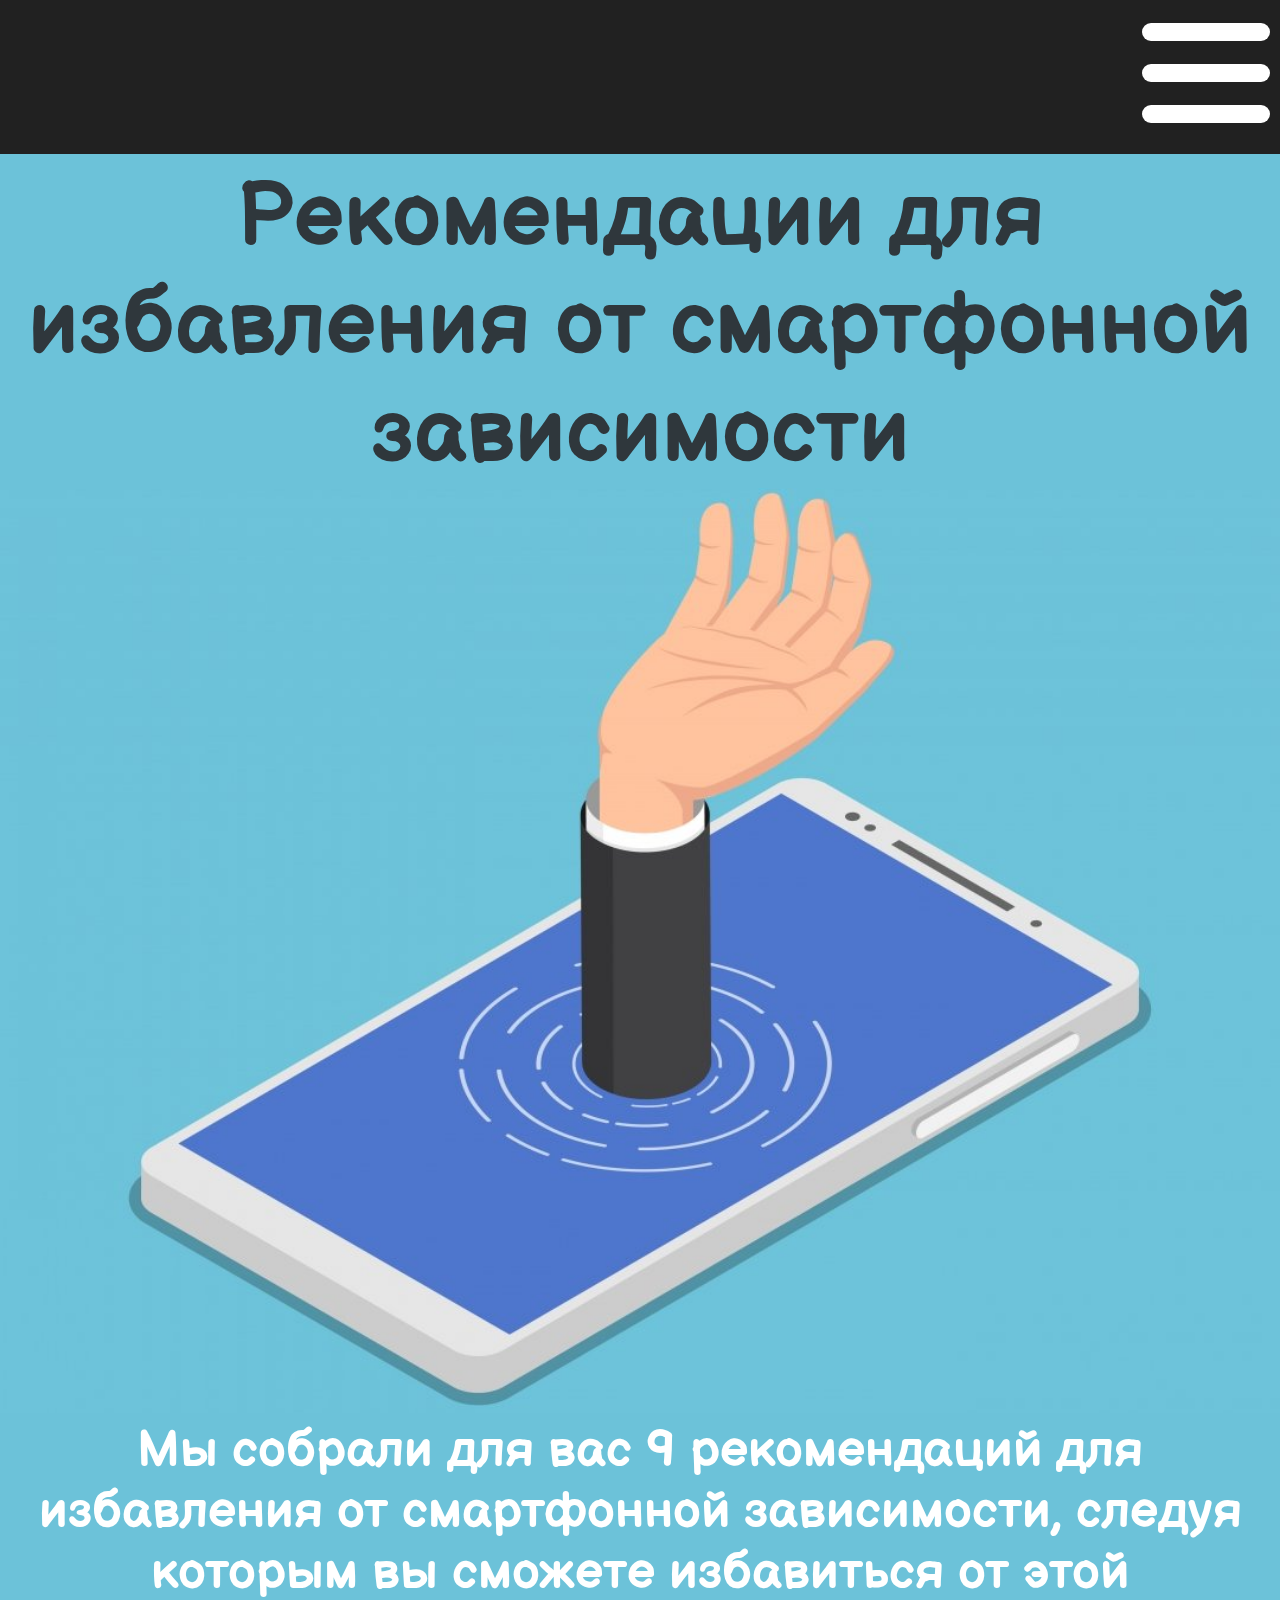
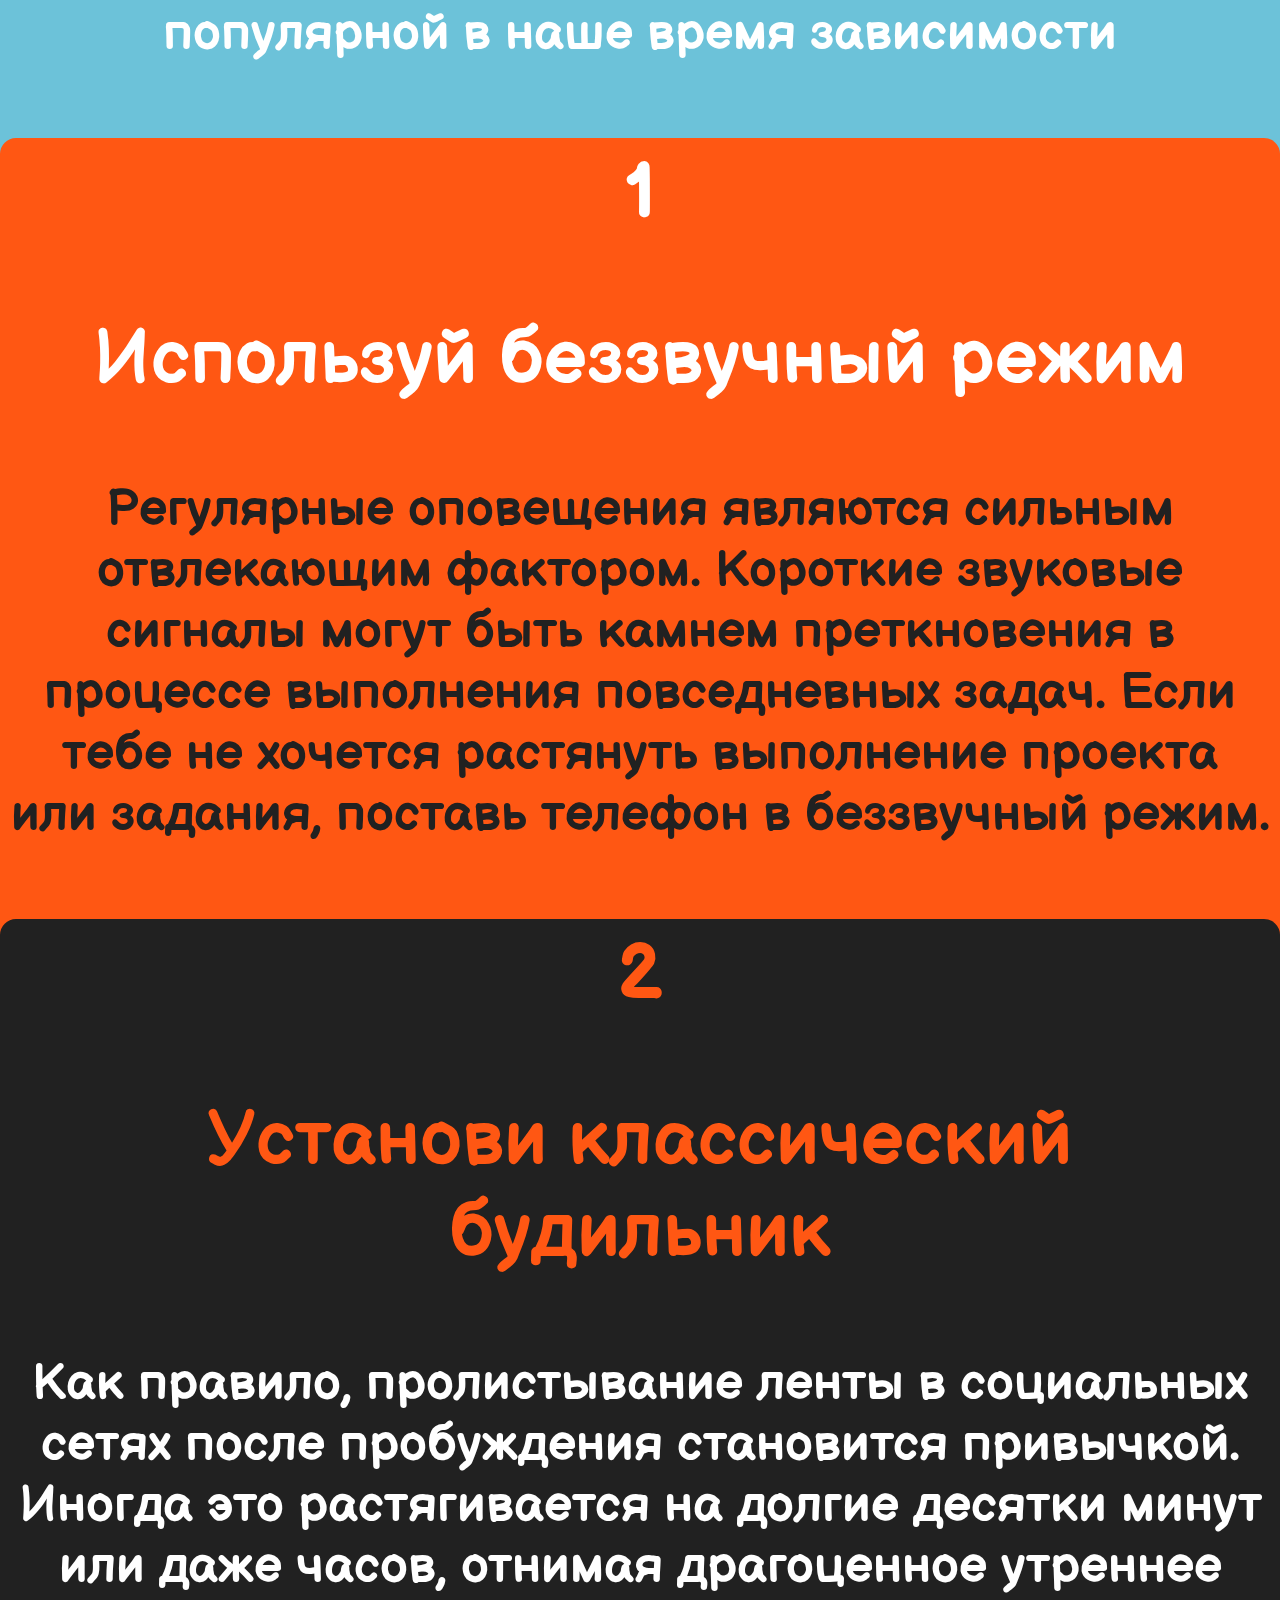
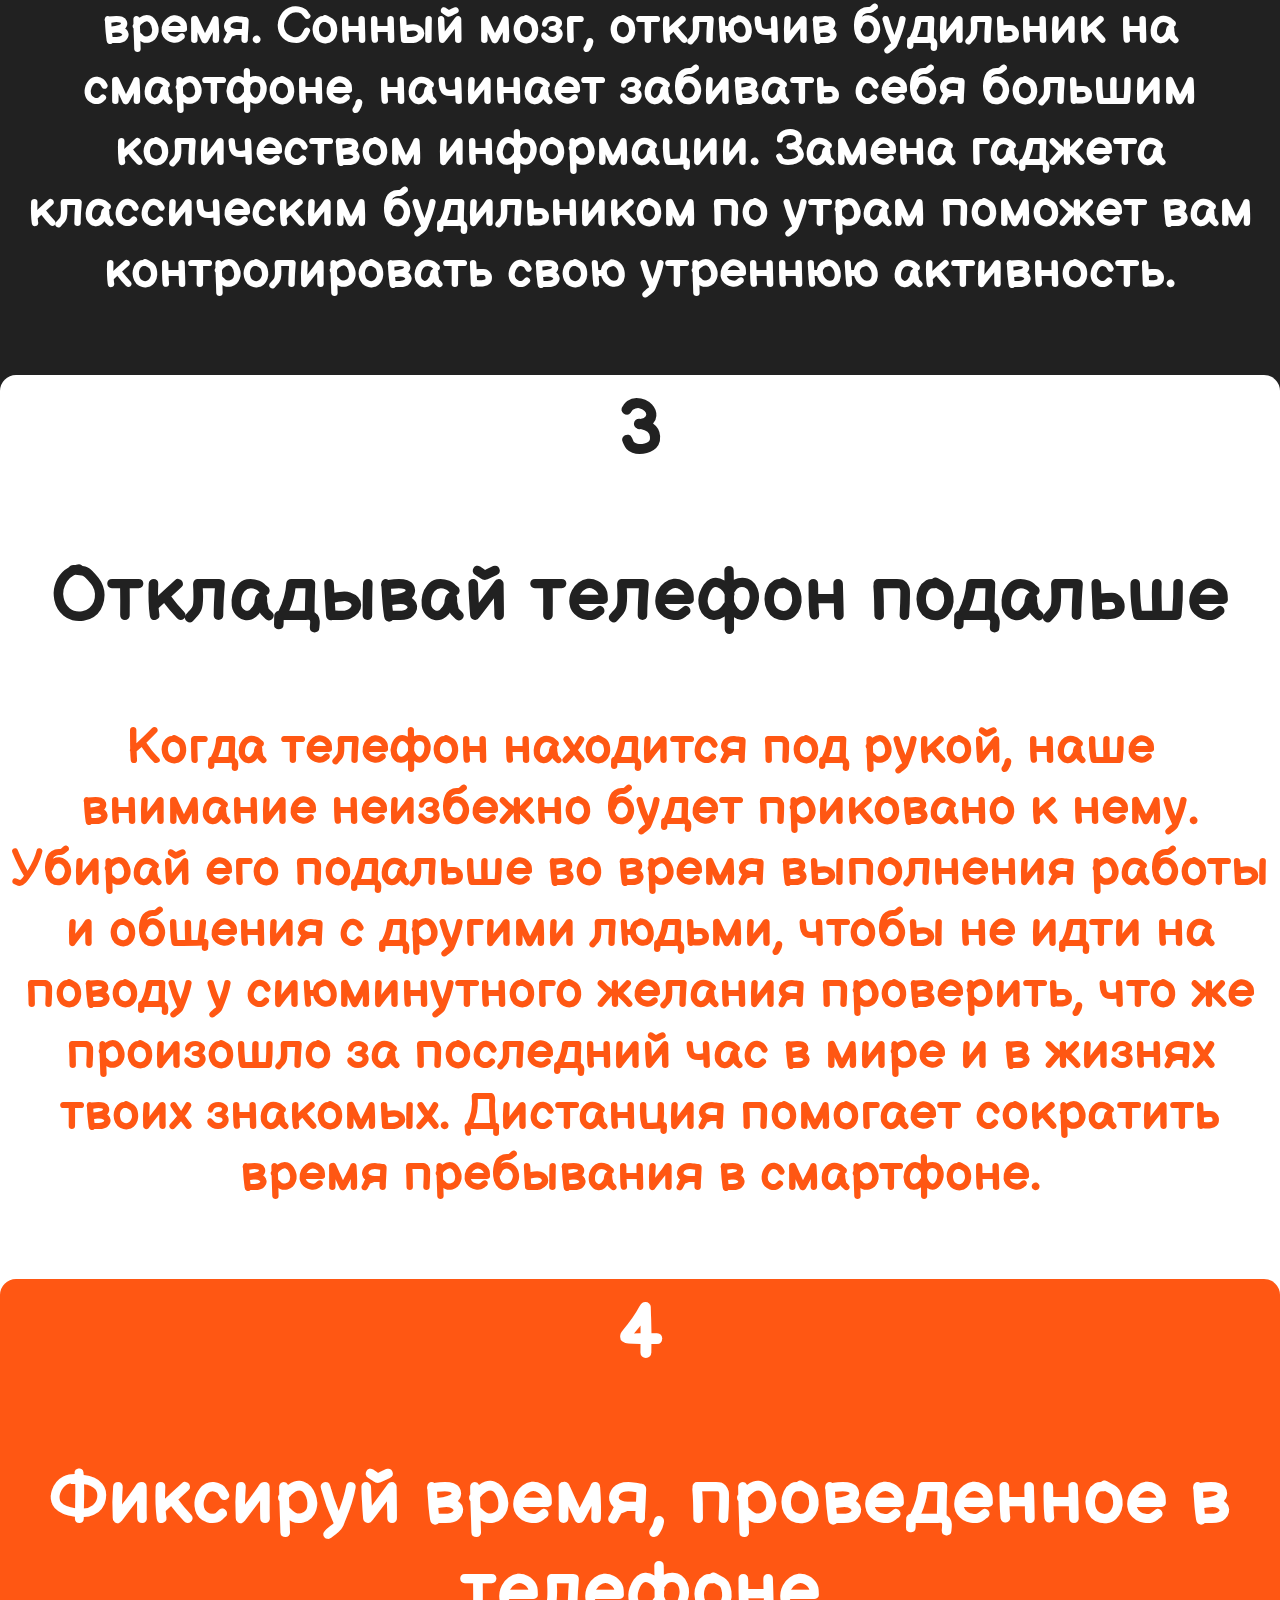
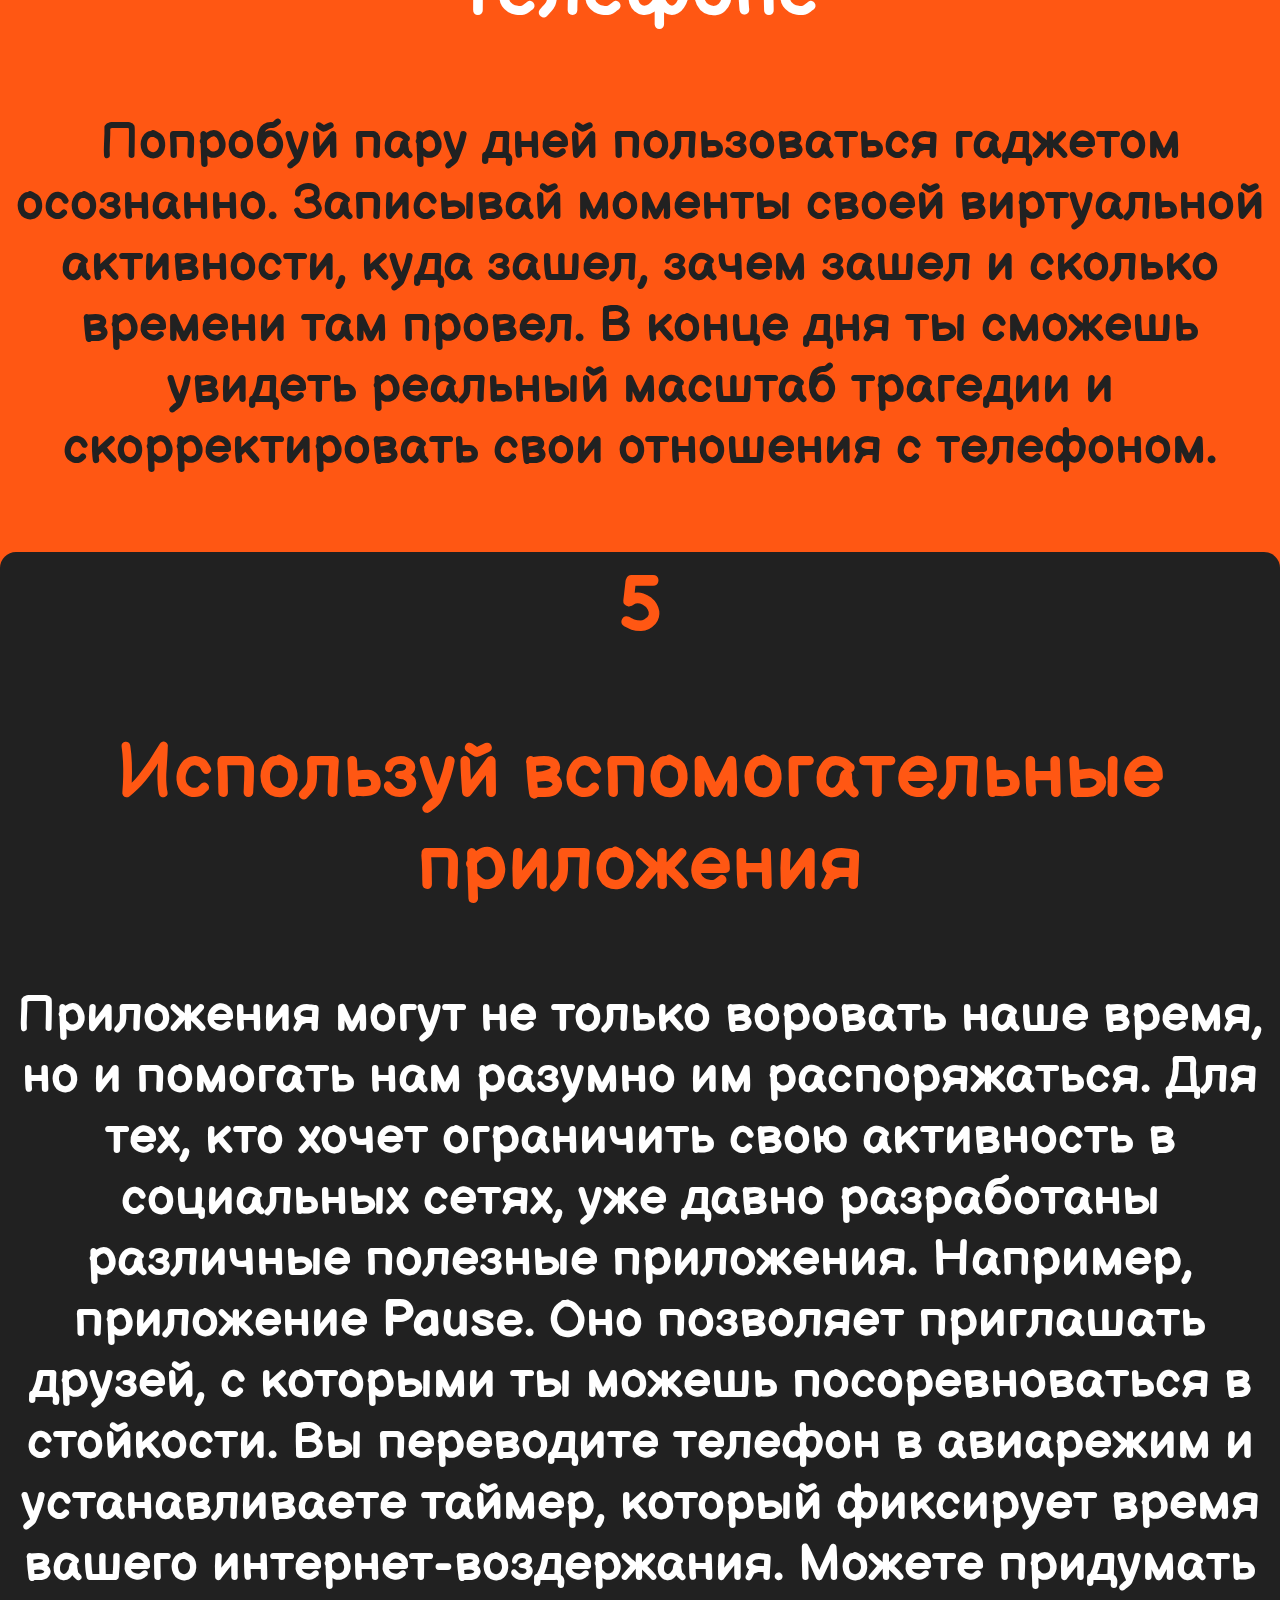
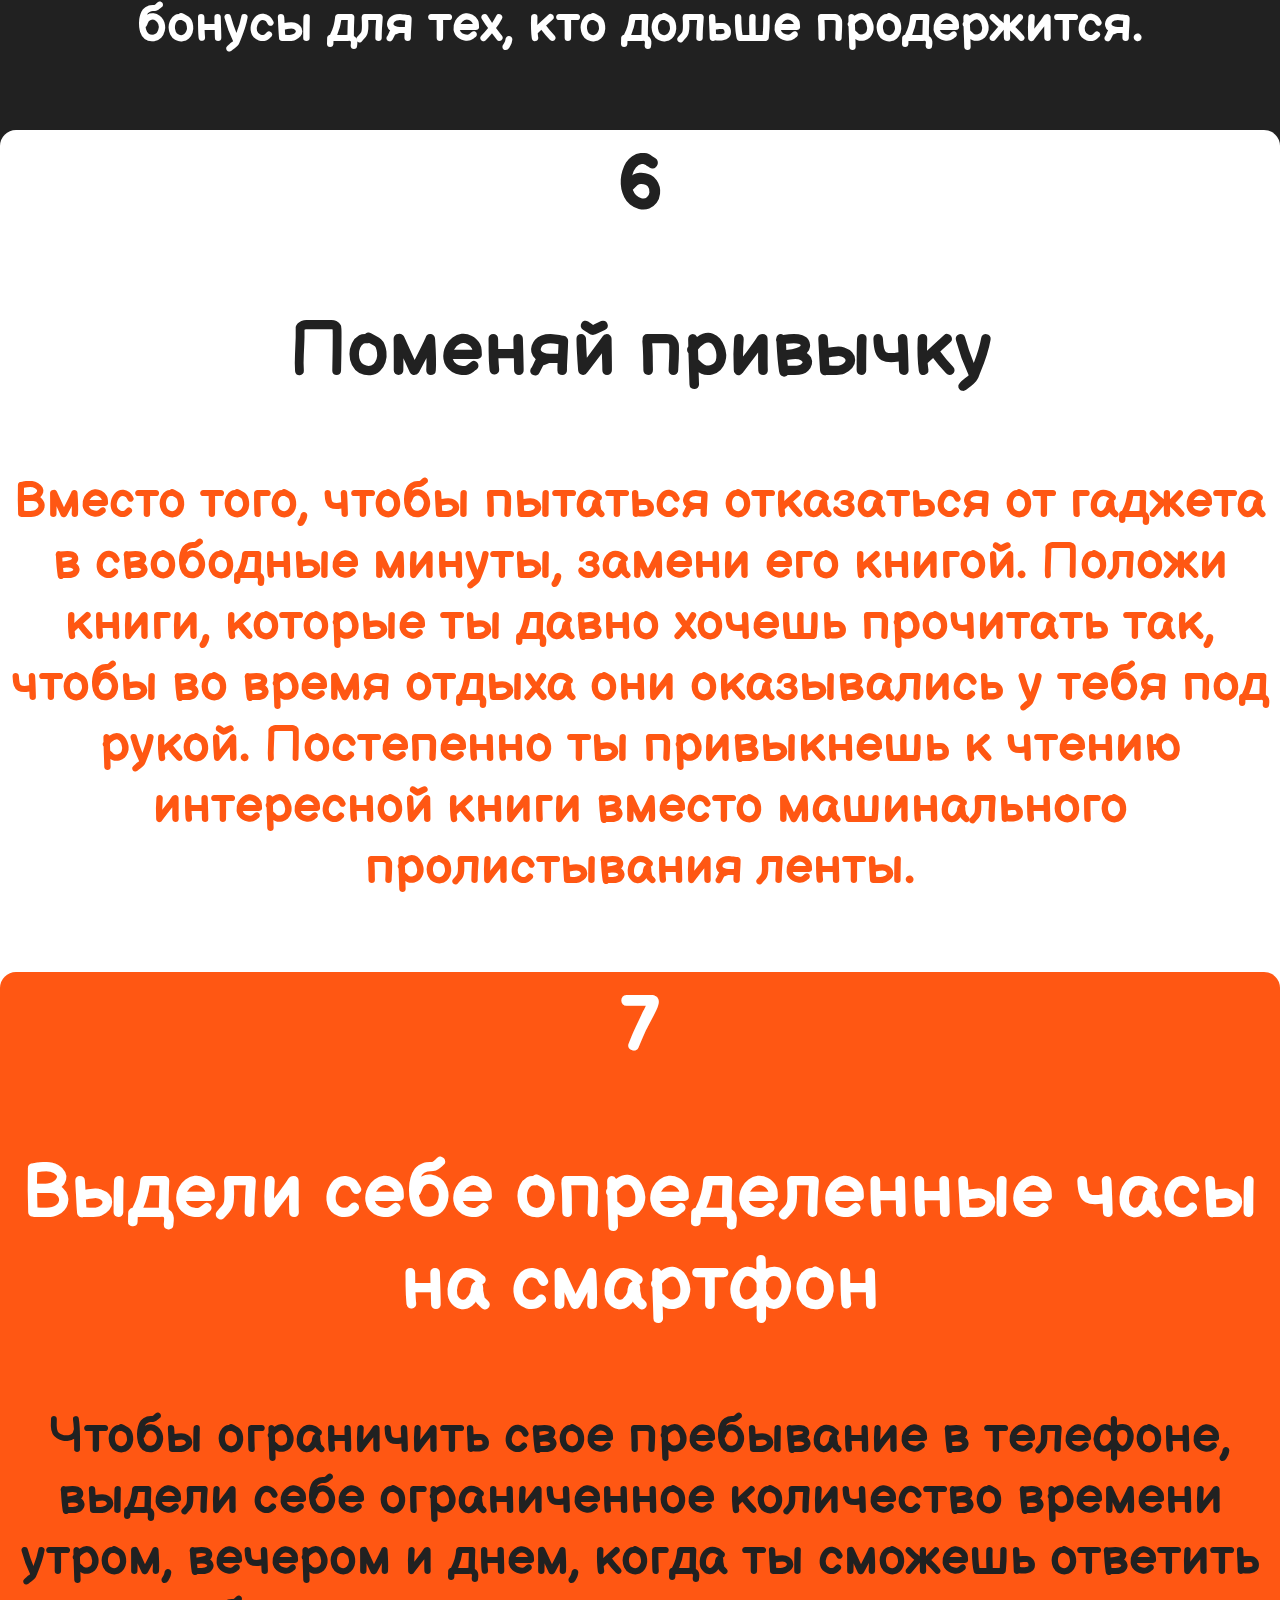
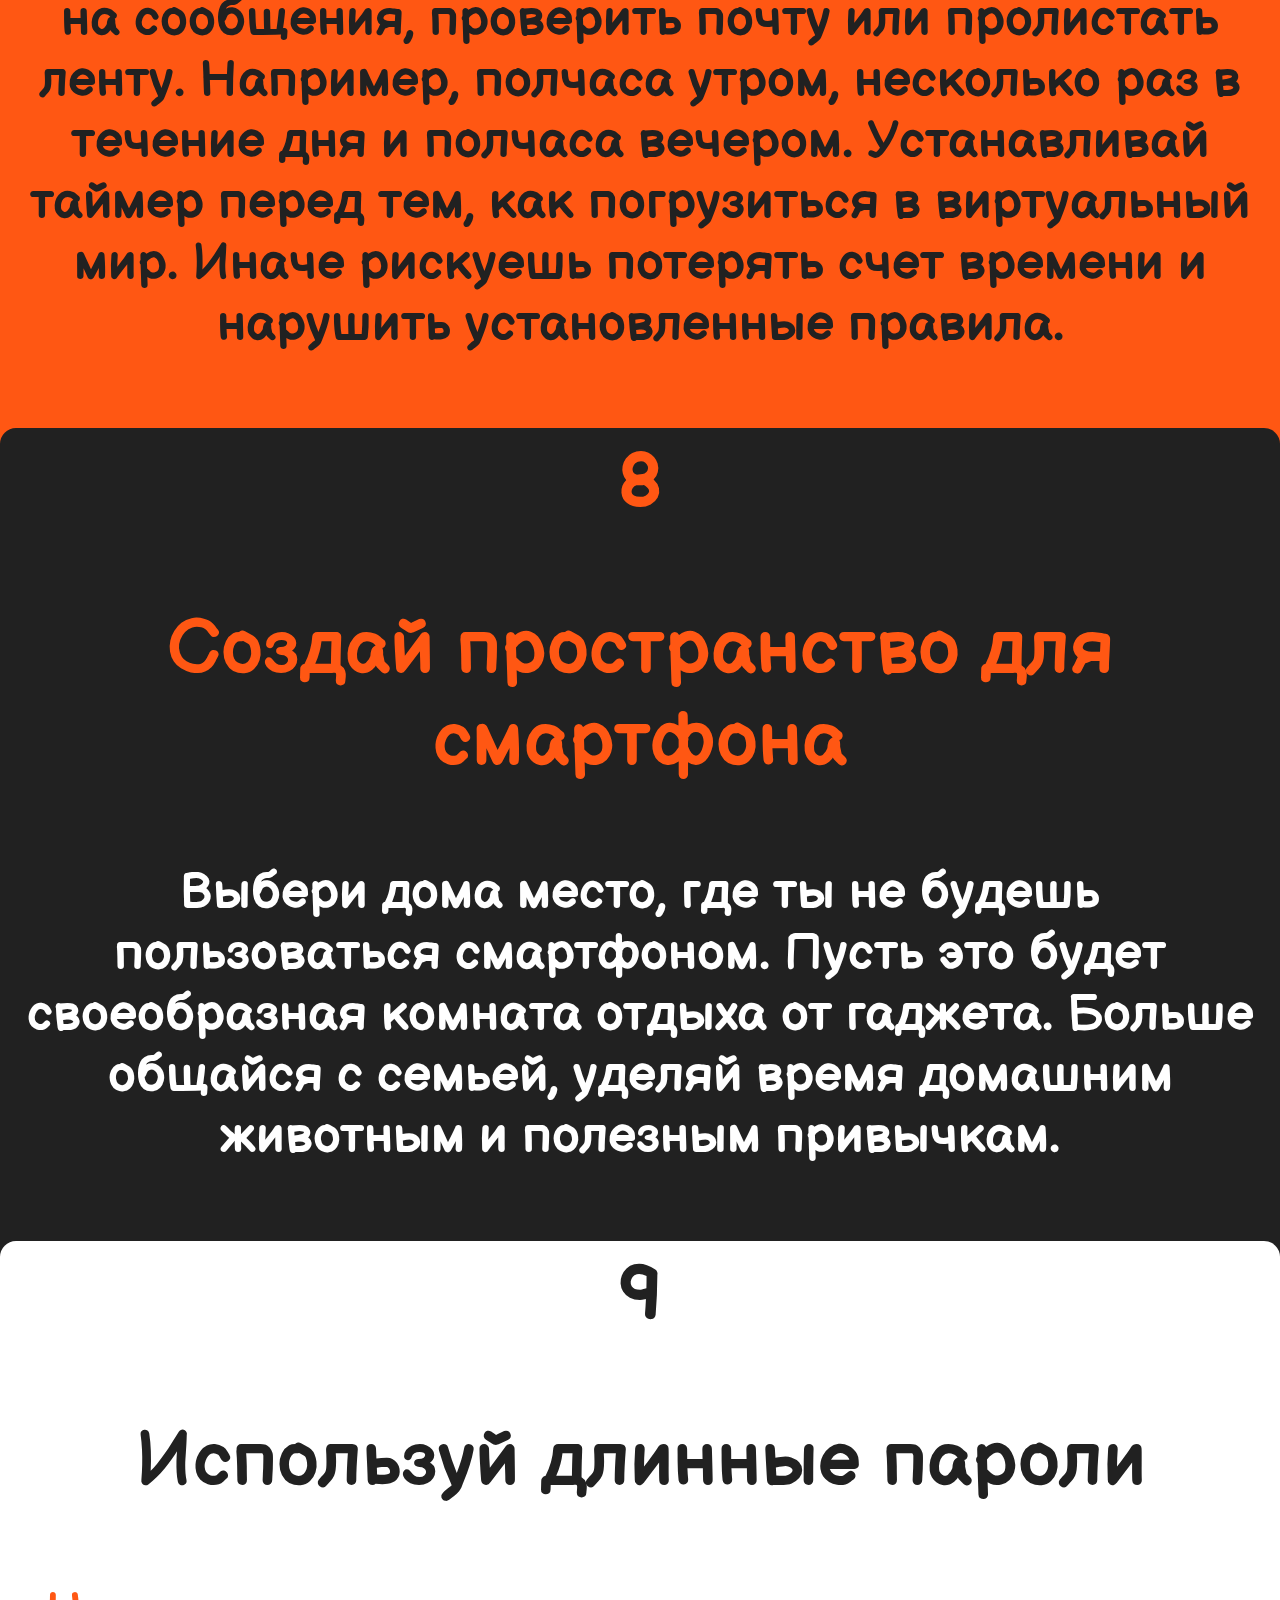
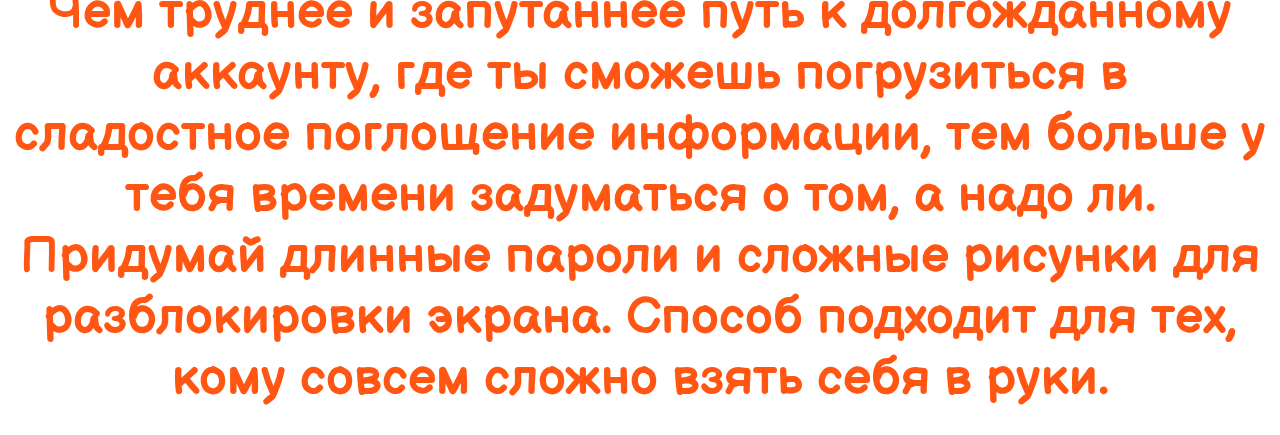
==== recomend.html @ e9c48cbf "Релиз" ====
<!DOCTYPE html>
<html lang="ru">
 <head>
 	<meta charset="utf-8">
 	<meta name="viewport" content="width=device-width, initial-scale=1.0">
 	<title>Рекомендации</title>
 	<link rel="stylesheet" href="./style.css">
 	<link rel="icon" href="./img/favicon.ico" type="image/x-icon"/>
 <link rel="preconnect" href="https://fonts.googleapis.com">
<link rel="preconnect" href="https://fonts.gstatic.com" crossorigin>
<link href="https://fonts.googleapis.com/css2?family=Balsamiq+Sans:wght@700&display=swap" rel="stylesheet">
 </head>
 <body>
 	<header>
  <div class="wrapper">
    <nav>
      <div class="burger-nav">
      </div>
      <div id="contain">
        <div class="bar1"></div>
        <div class="bar2"></div>
        <div class="bar3"></div>
      </div>
      <ul id="nav" >
        <li><a href="index.html">Номофобия</a></li>
        <li><a href="statistic.html">Статистика</a></li>
      </ul>
    </nav>
  </div>
</header>
 	<h1 class="h1">Рекомендации для избавления от смартфонной зависимости</h1>
 	<img src="./img/img1.png" class="h1">
 <div class="div0">	
 	<p class="h1">Мы собрали для вас 9 рекомендаций для избавления от смартфонной зависимости, следуя которым вы сможете избавиться от этой популярной в наше время зависимости</p>
 <div class="div1">
 	 <h2 class="div1">1</h2>	
 	 <h2 class="div1">Используй беззвучный режим</h2>
  	<p class="div1">Регулярные оповещения являются сильным отвлекающим фактором. Короткие звуковые сигналы могут быть камнем преткновения в процессе выполнения повседневных задач. Если тебе не хочется растянуть выполнение проекта или задания, поставь телефон в беззвучный режим.</p>
 	<div class="div2">
 	 <h2 class="div2">2</h2>	
  	<h2 class="div2">Установи классический будильник</h2>
  	<p class="div2">Как правило, пролистывание ленты в социальных сетях после пробуждения становится привычкой. Иногда это растягивается на долгие десятки минут или даже часов, отнимая драгоценное утреннее время. Сонный мозг, отключив будильник на смартфоне, начинает забивать себя большим количеством информации. Замена гаджета классическим будильником по утрам поможет вам контролировать свою утреннюю активность.</p>
 	<div class="div3">
 	 <h2 class="div3">3</h2>	
 	 <h2 class="div3">Откладывай телефон подальше</h2>
 	 <p class="div3">Когда телефон находится под рукой, наше внимание неизбежно будет приковано к нему. Убирай его подальше во время выполнения работы и общения с другими людьми, чтобы не идти на поводу у сиюминутного желания проверить, что же произошло за последний час в мире и в жизнях твоих знакомых. Дистанция помогает сократить время пребывания в смартфоне.</p>
 	<div class="div4">
 	 <h2 class="div4">4</h2>	
 	 <h2 class="div4">Фиксируй время, проведенное в телефоне</h2>
 	 <p class="div4">Попробуй пару дней пользоваться гаджетом осознанно. Записывай моменты своей виртуальной активности, куда зашел, зачем зашел и сколько времени там провел. В конце дня ты сможешь увидеть реальный масштаб трагедии и скорректировать свои отношения с телефоном.</p>
  <div class="div5">
  	<h2 class="div5">5</h2>	
   <h2 class="div5">Используй вспомогательные приложения</h2>
   <p class="div5">Приложения могут не только воровать наше время, но и помогать нам разумно им распоряжаться. Для тех, кто хочет ограничить свою активность в социальных сетях, уже давно разработаны различные полезные приложения. Например, приложение Pause. Оно позволяет приглашать друзей, с которыми ты можешь посоревноваться в стойкости. Вы переводите телефон в авиарежим и устанавливаете таймер, который фиксирует время вашего интернет-воздержания. Можете придумать бонусы для тех, кто дольше продержится.</p>
  <div class="div6">
  	<h2 class="div6">6</h2>	
   <h2 class="div6">Поменяй привычку</h2>
   <p class="div6">Вместо того, чтобы пытаться отказаться от гаджета в свободные минуты, замени его книгой. Положи книги, которые ты давно хочешь прочитать так, чтобы во время отдыха они оказывались у тебя под рукой. Постепенно ты привыкнешь к чтению интересной книги вместо машинального пролистывания ленты.</p>
  <div class="div7">
  	<h2 class="div7">7</h2>	
   <h2 class="div7">Выдели себе определенные часы на смартфон</h2>
   <p class="div7">Чтобы ограничить свое пребывание в телефоне, выдели себе ограниченное количество времени утром, вечером и днем, когда ты сможешь ответить на сообщения, проверить почту или пролистать ленту. Например, полчаса утром, несколько раз в течение дня и полчаса вечером. Устанавливай таймер перед тем, как погрузиться в виртуальный мир. Иначе рискуешь потерять счет времени и нарушить установленные правила.</p>
  <div class="div8">
  	<h2 class="div8">8</h2>	
   <h2 class="div8">Создай пространство для смартфона</h2>
   <p class="div8">Выбери дома место, где ты не будешь пользоваться смартфоном. Пусть это будет своеобразная комната отдыха от гаджета. Больше общайся с семьей, уделяй время домашним животным и полезным привычкам.</p>
  <div class="div9">
  	<h2 class="div9">9</h2>	
   <h2 class="div9">Используй длинные пароли</h2>
   <p class="div9">Чем труднее и запутаннее путь к долгожданному аккаунту, где ты сможешь погрузиться в сладостное поглощение информации, тем больше у тебя времени задуматься о том, а надо ли. Придумай длинные пароли и сложные рисунки для разблокировки экрана. Способ подходит для тех, кому совсем сложно взять себя в руки.</p>
  </div>
  </div>
  </div>
  </div>
  </div>
  </div>
  </div>
  </div>
  </div>
  </div>
  <script src="./script.js"></script>
 </body>
</html>
---- style.css ----
* {
		-webkit-tap-highlight-color: transparent;
}

body {
	 margin: 0;
	 padding: 0;
	 width: 100%;
	 height: 100%;
	 font-family: 'Balsamiq Sans', cursive;
  }

header {
  margin: 0;
  padding: 0;
	 text-align: center;
}

h1 {
	 margin: 0;
	 padding-left: 10px;
		padding-right: 10px;
}

h1.h1 {
		background: #6cc2d9;
		color: #2f373c;
	  padding-top: 10px;
}

img.h1 {
  	width: 100%;
  	margin: 0;
}

p.h1 {
		background: #6cc2d9;
		margin-top: -8px;
		color: #FFFFFF;
}

p {
		margin-bottom: 0;
}

h1, h2, p {
  text-align: center;
  font-size: 7vw;
}

a {
	 font-size: 5vw;
}

h2 {
   font-size: 6vw;
		padding-top: 10px;
		padding-left: 10px;
		padding-right: 10px;
}

p {
	 font-size: 4vw;
	 font-weight: bold;
	 padding: 10px 10px;
}

div.div0 {
		background: #6cc2d9;
}

div.div1 {
		background: #FF5713;
}

h2.div1 {
   color: #FFFFFF;
}

p.div1 {
		color: #212121;
}

div.div2 {
   background: #212121;
}

h2.div2 {
   color: #FF5713;
}

p.div2 {
		color: #FFFFFF;
}

div.div3 {
		background: #FFFFFF;
}

h2.div3 {
   color: #212121;
}

p.div3 {
		color: #FF5713;
}

div.div4 {
   background: #FF5713;
}

h2.div4 {
   color: #FFFFFF;
}

p.div4 {
		color: #212121;
}

div.div5 {
   background: #212121;
}

h2.div5 {
   color: #FF5713;
}

p.div5 {
		color: #FFFFFF;
}

div.div6 {
		background: #FFFFFF;
}

h2.div6 {
   color: #212121;
}

p.div6 {
		color: #FF5713;
}

div.div7 {
   background: #FF5713;
}

h2.div7 {
   color: #FFFFFF;
}

p.div7 {
		color: #212121;
}

div.div8 {
   background: #212121;
}

h2.div8 {
   color: #FF5713;
}

p.div8 {
		color: #FFFFFF;
}

div.div9 {
		background: #FFFFFF;
		margin-bottom: 16px;
}

h2.div9 {
   color: #212121;
}

p.div9 {
		color: #FF5713;
}

div.div1, div.div2, div.div3, div.div4, div.div5, div.div6, div.div7, div.div8, div.div9 {
   width: 100%;
   height: 110%;
   border-top-left-radius: 16px;
		border-top-right-radius: 16px;
}

.stat {
		background: #FFFFFF;
		color: #2f373c;
		padding-top: 10px;
}

.stat1 {
		color: #212121;
}

.ps {
		color: #FF5713;
		padding: 0;
		margin: 0, 10px, 0, 0;
}

h1.info {
		color: #2f373c;
		padding-top: 10px;
}

h3.info {
		text-align: center;
		color: #FF5713;
}

.burger-nav {
  display: block;
  height: 12vw;
  width: 100%;
  background-color: #212121;
  padding: 0;
  margin: 0;
}

header .wrapper {
  width: 100%;
  padding: 0;
  margin: 0;
}

#nav {
  overflow: hidden;
  background: #424242;
  height: 0;
  max-height: 0px; 
  list-style-type: none;
  padding: 0;
  margin: 0;
  -webkit-transition: linear 1s;
  transition: linear 1s;
}

#nav.open {
  height: auto;
  max-height: 500px; 
  -webkit-transition: linear 1s;
  transition: linear 1s;
}

#nav li {
  float: none;
  text-align: left;
  text-decoration: none;
  width: 100%; 
  margin: 0;
  -webkit-transition: linear 1s;
  transition: linear 1s;
}

#nav li a {
  text-decoration: none;
  color: white;
  padding: 2vw;
  border-bottom: 1px solid white;
  display: block;
  margin: 0;
  -webkit-transition: linear 1s;
  transition: linear 1s;
}

#contain {
    display: inline-block;
    cursor: pointer;
    position: absolute;
    right: 10px;
    top: 0px;
}

.bar1, .bar2, .bar3 {
    width: 10vw;
    height: 1.4vw;
    background-color: white;
    margin: 1.8vw 0;
    transition: 0.2s;
    border-top-left-radius: 10px;
    border-top-right-radius: 10px;
    border-bottom-left-radius: 10px;
    border-bottom-right-radius: 10px;
}

.change .bar1 {
    -webkit-transform: rotate(-45deg) translate(-2.2vw, 2.2vw);
    transform: rotate(-45deg) translate(-2.2vw, 2.2vw);
}

.change .bar2 {opacity: 0;}

.change .bar3 {
    -webkit-transform: rotate(45deg) translate(-2.2vw, -2.2vw);
    transform: rotate(45deg) translate(-2.2vw, -2.2vw);
    
}

.hover .bar1 {
  background-color: red;
}

.hover .bar2 {
  background-color: red;
}

.hover .bar3 {
  background-color: red;
}
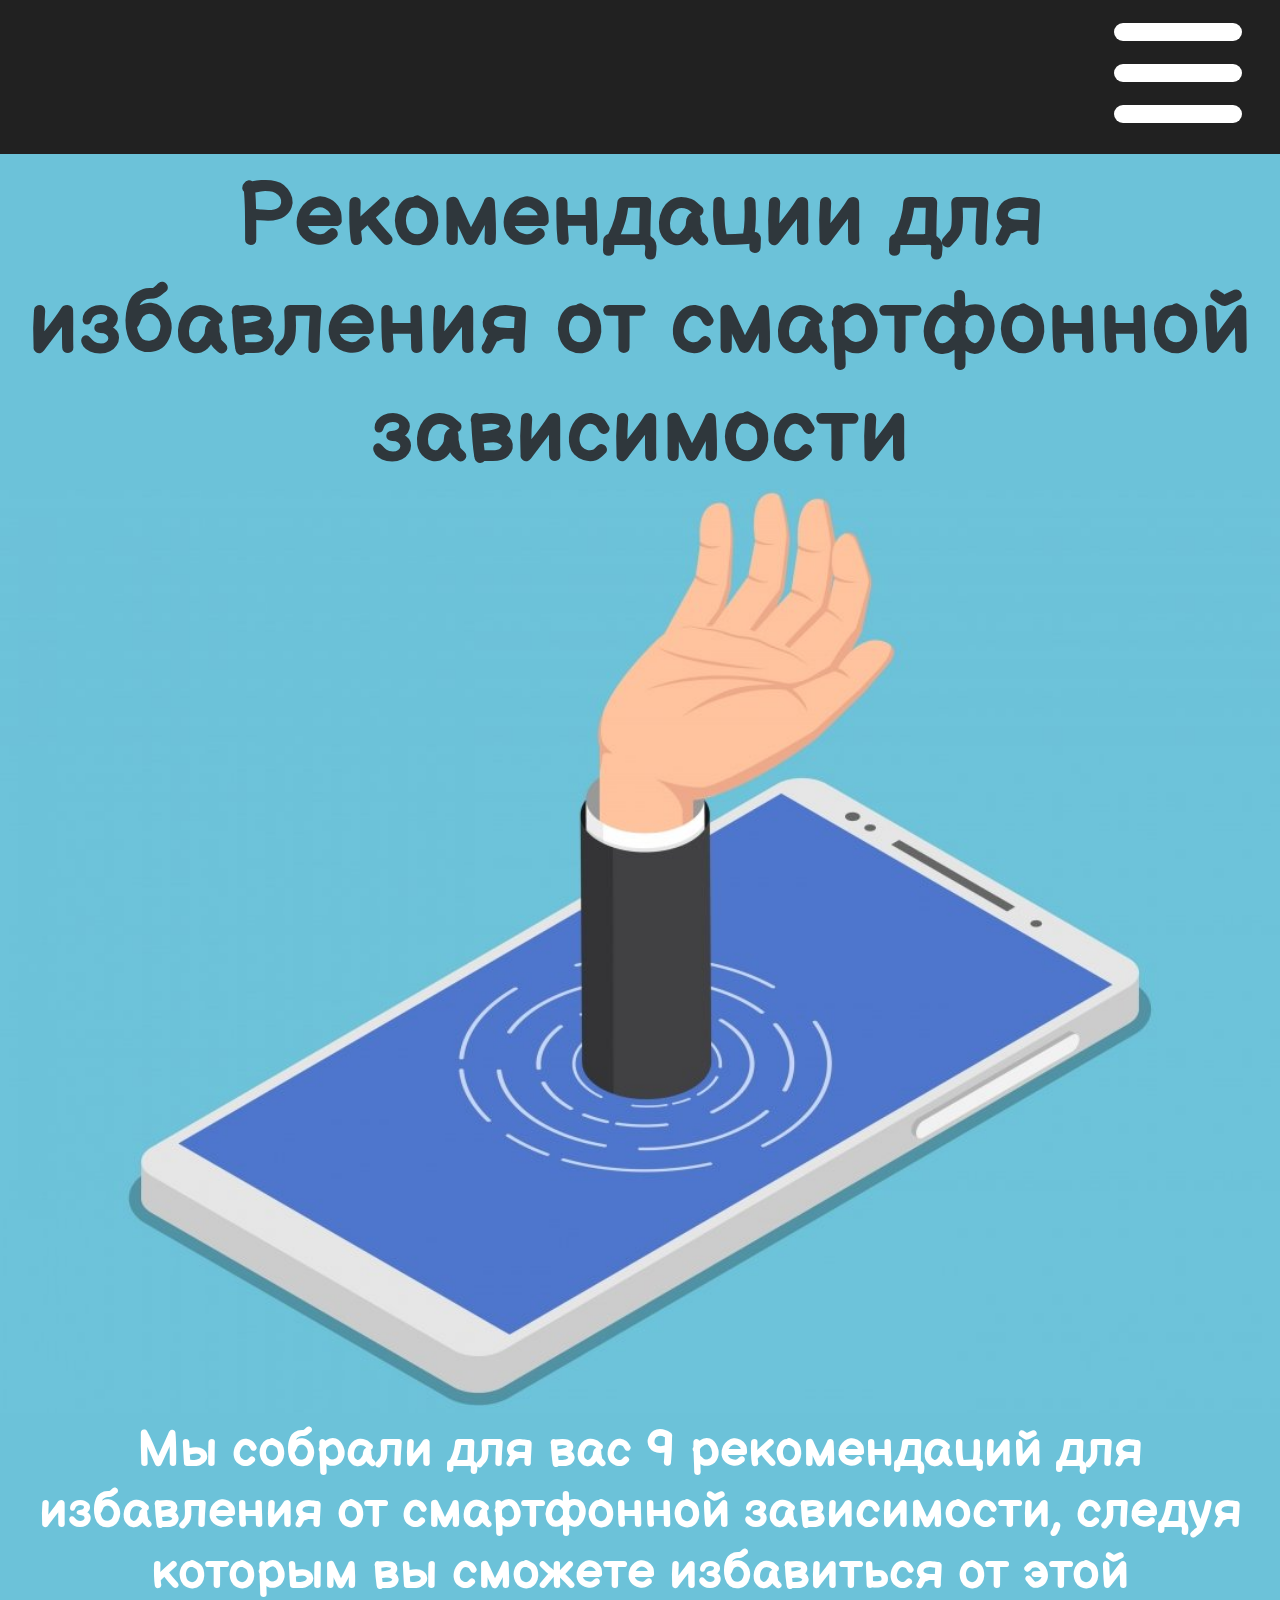
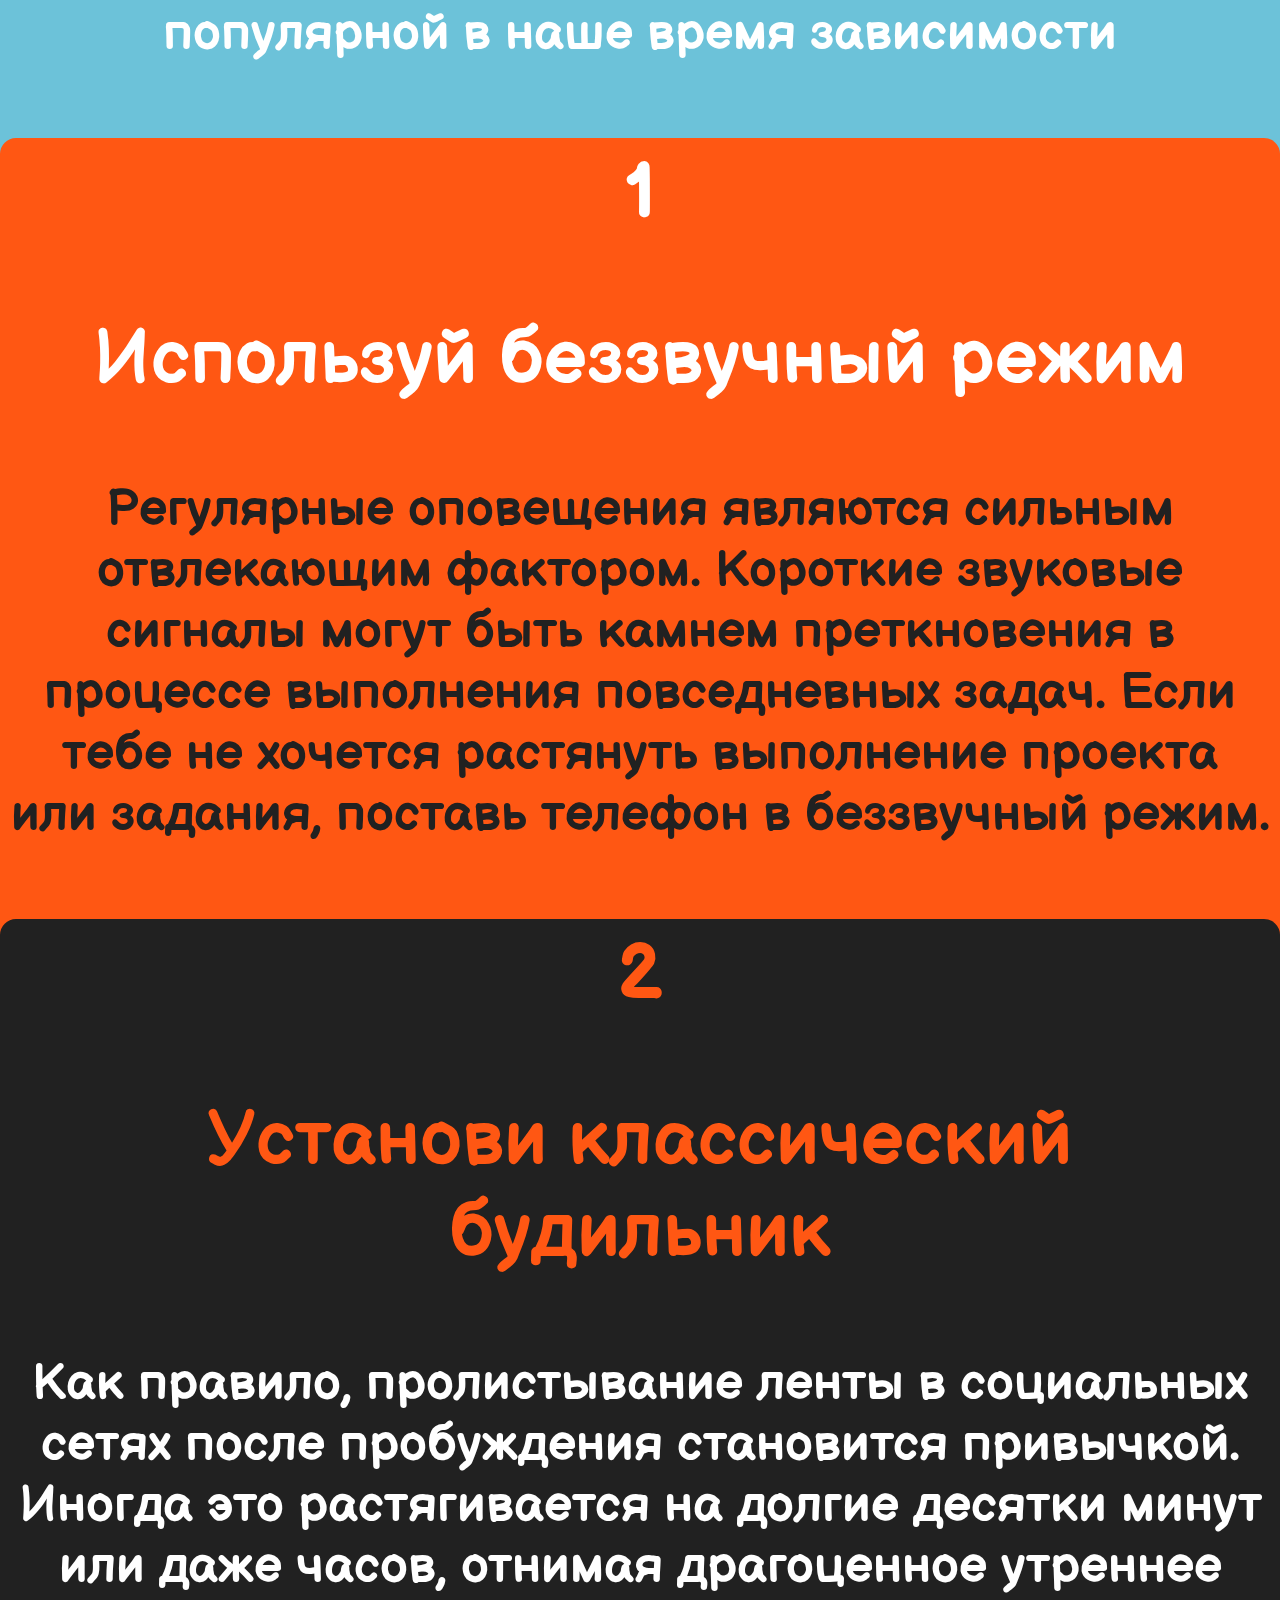
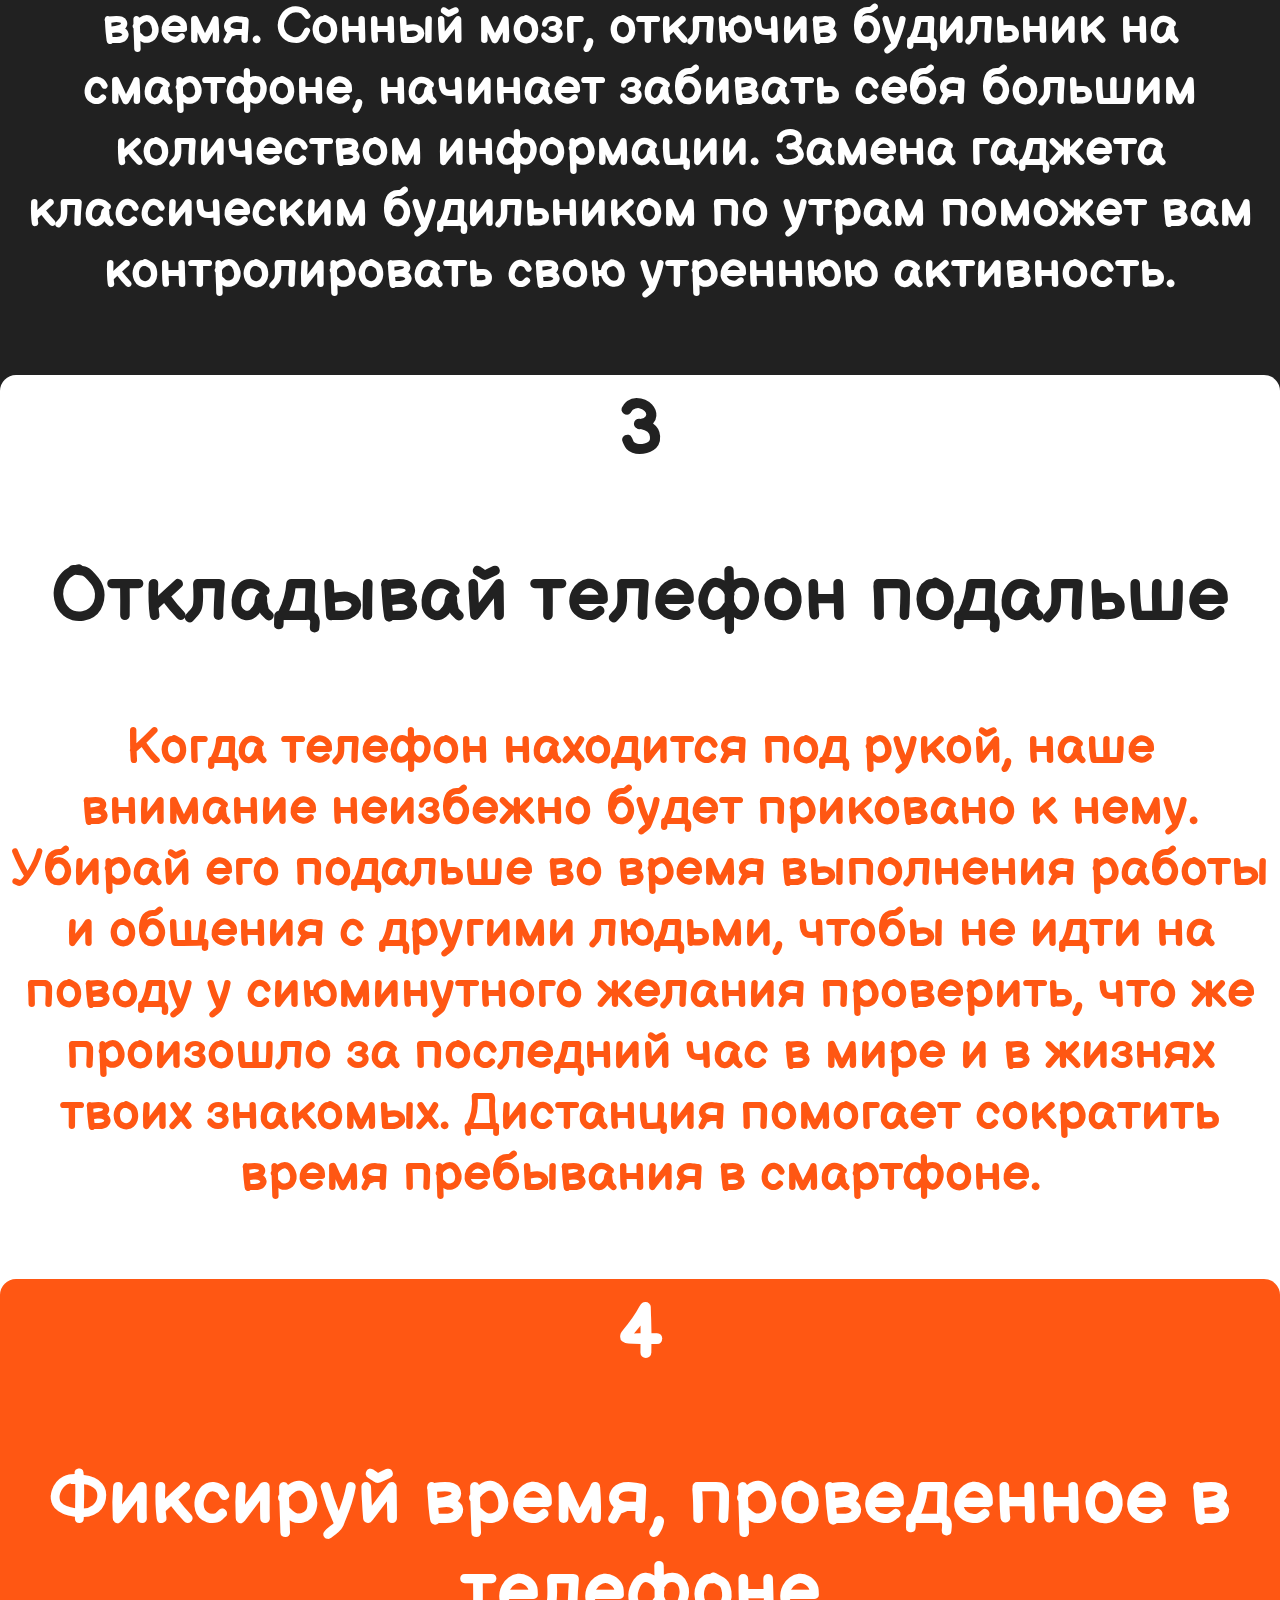
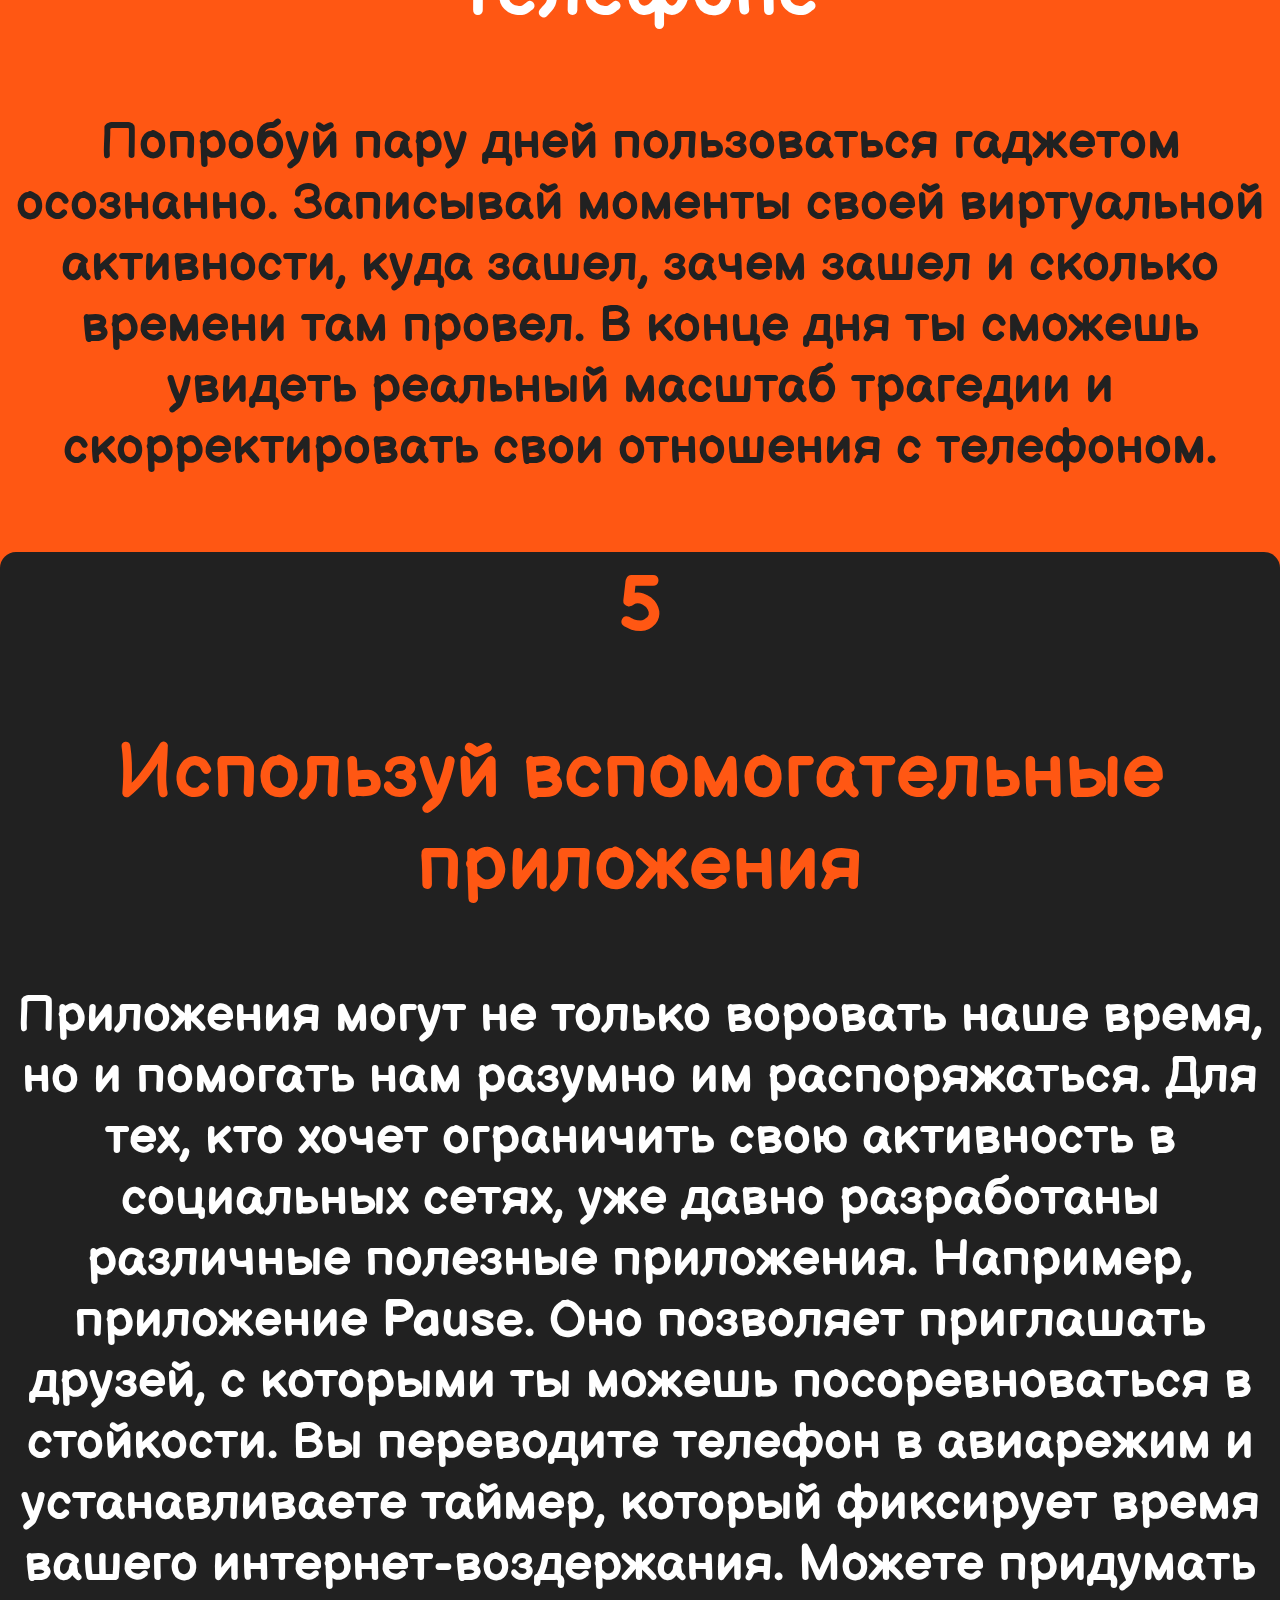
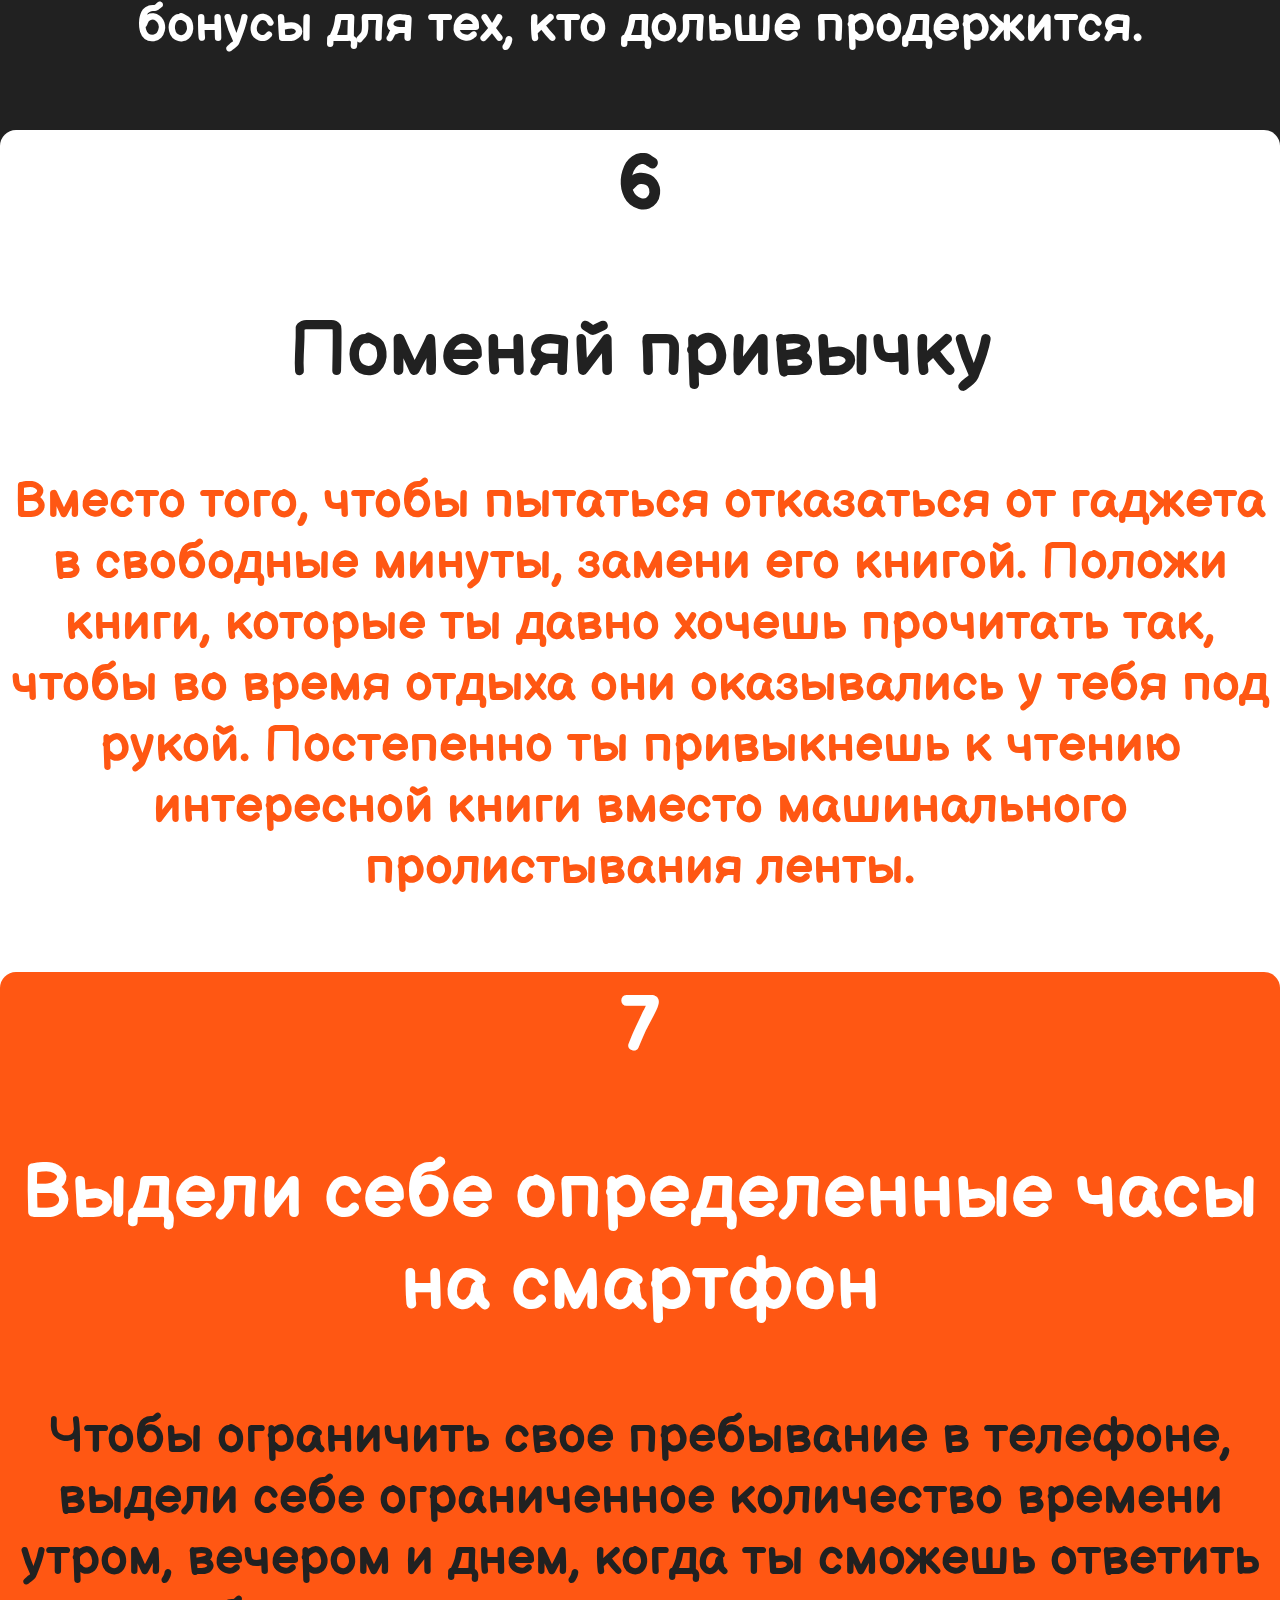
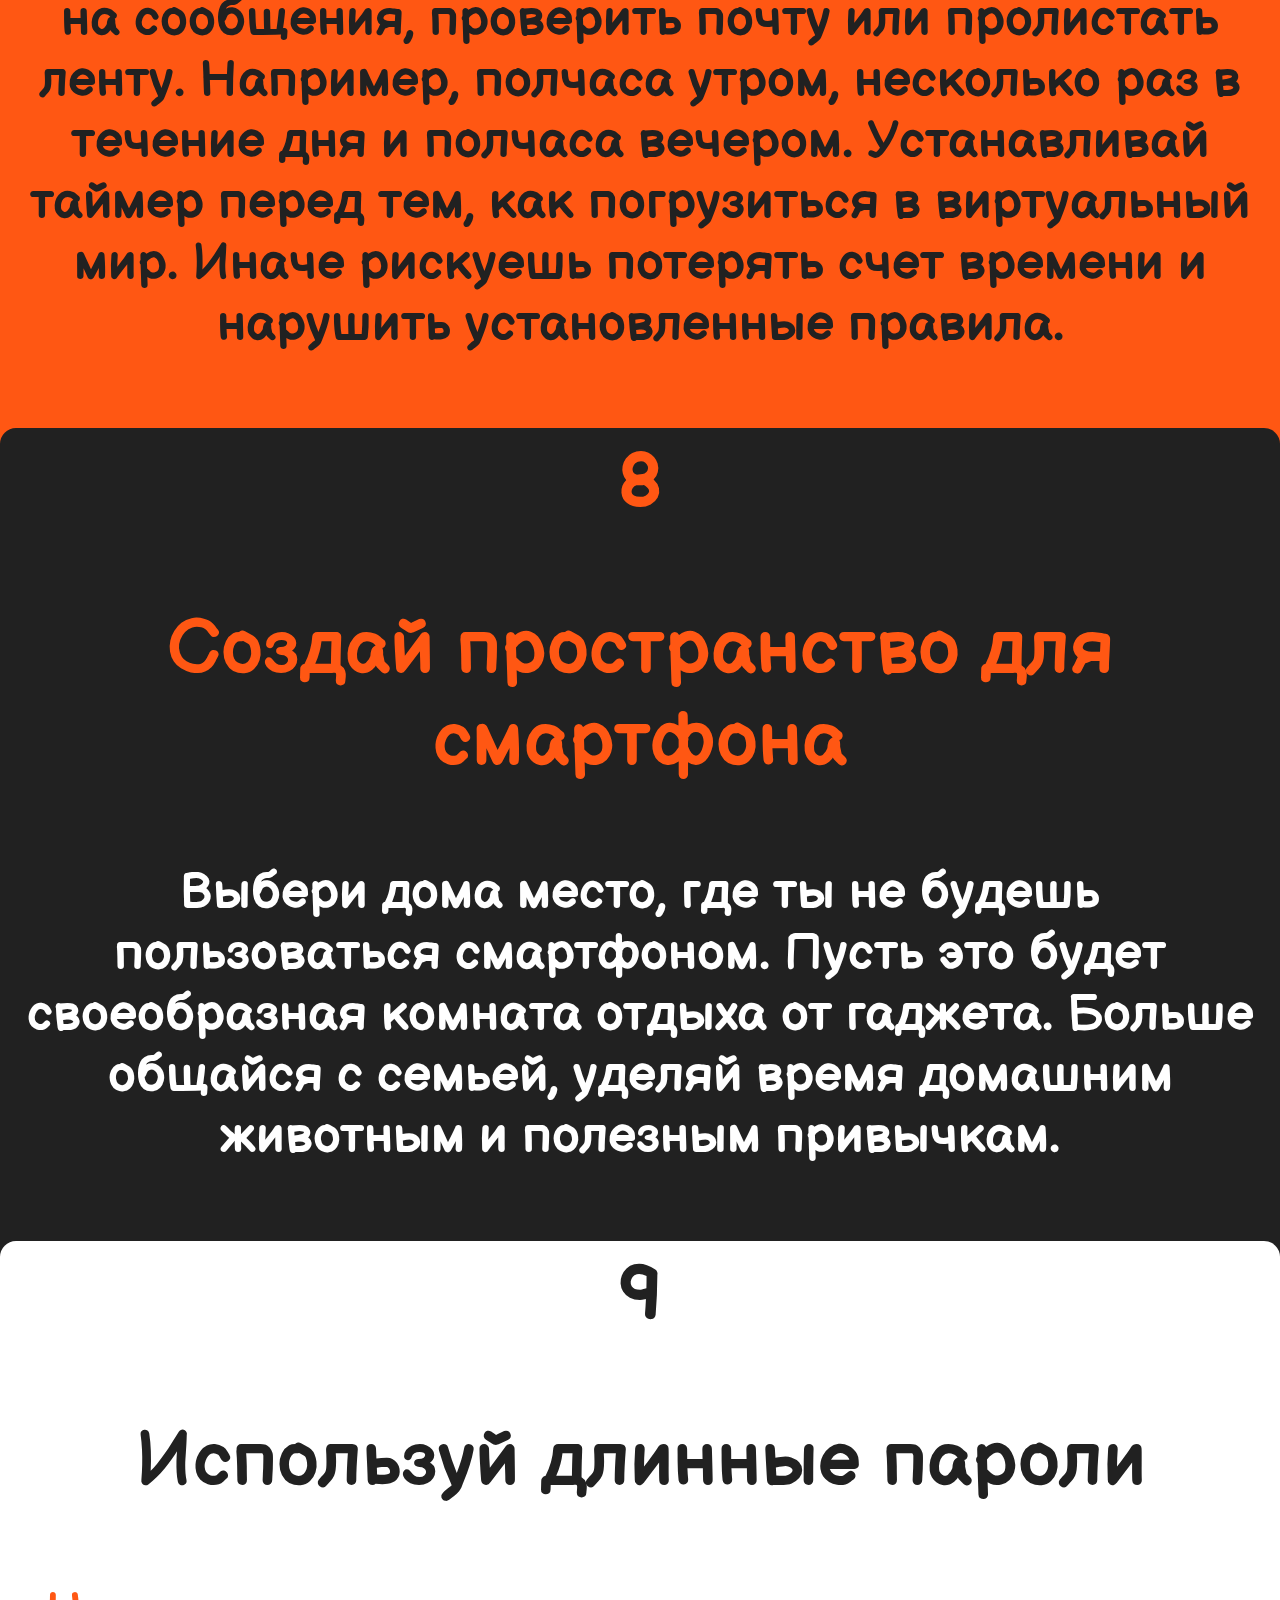
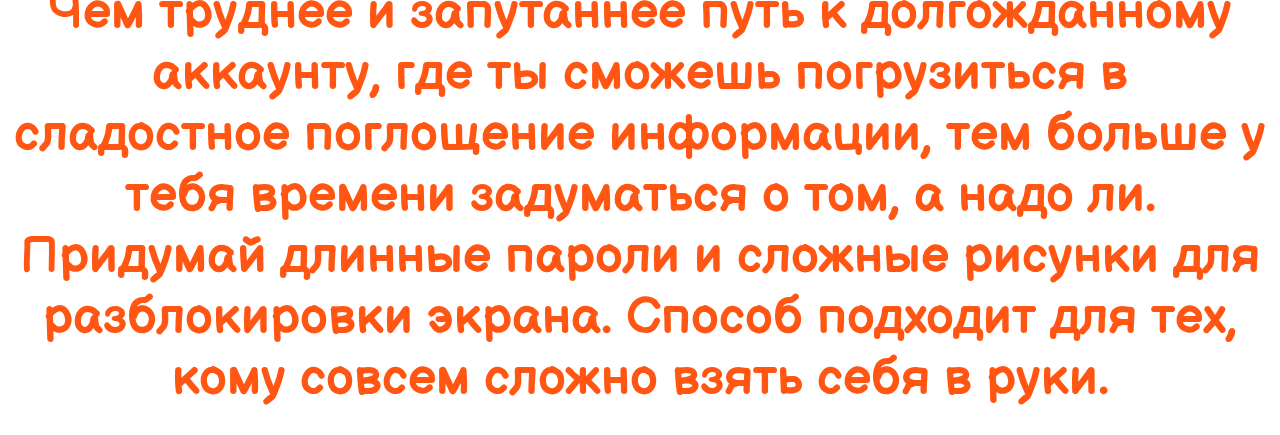
==== commit 3a284c1a: "Релиз (фикс названий)" ====
--- a/recomend.html
+++ b/recomend.html
@@ -23,7 +23,7 @@
       </div>
       <ul id="nav" >
         <li><a href="index.html">Номофобия</a></li>
-        <li><a href="statistic.html">Статистика</a></li>
+        <li><a href="statistic.html">Результат опроса</a></li>
       </ul>
     </nav>
   </div>
--- a/style.css
+++ b/style.css
@@ -270,7 +270,7 @@
     display: inline-block;
     cursor: pointer;
     position: absolute;
-    right: 10px;
+    right: 3vw;
     top: 0px;
 }
 
